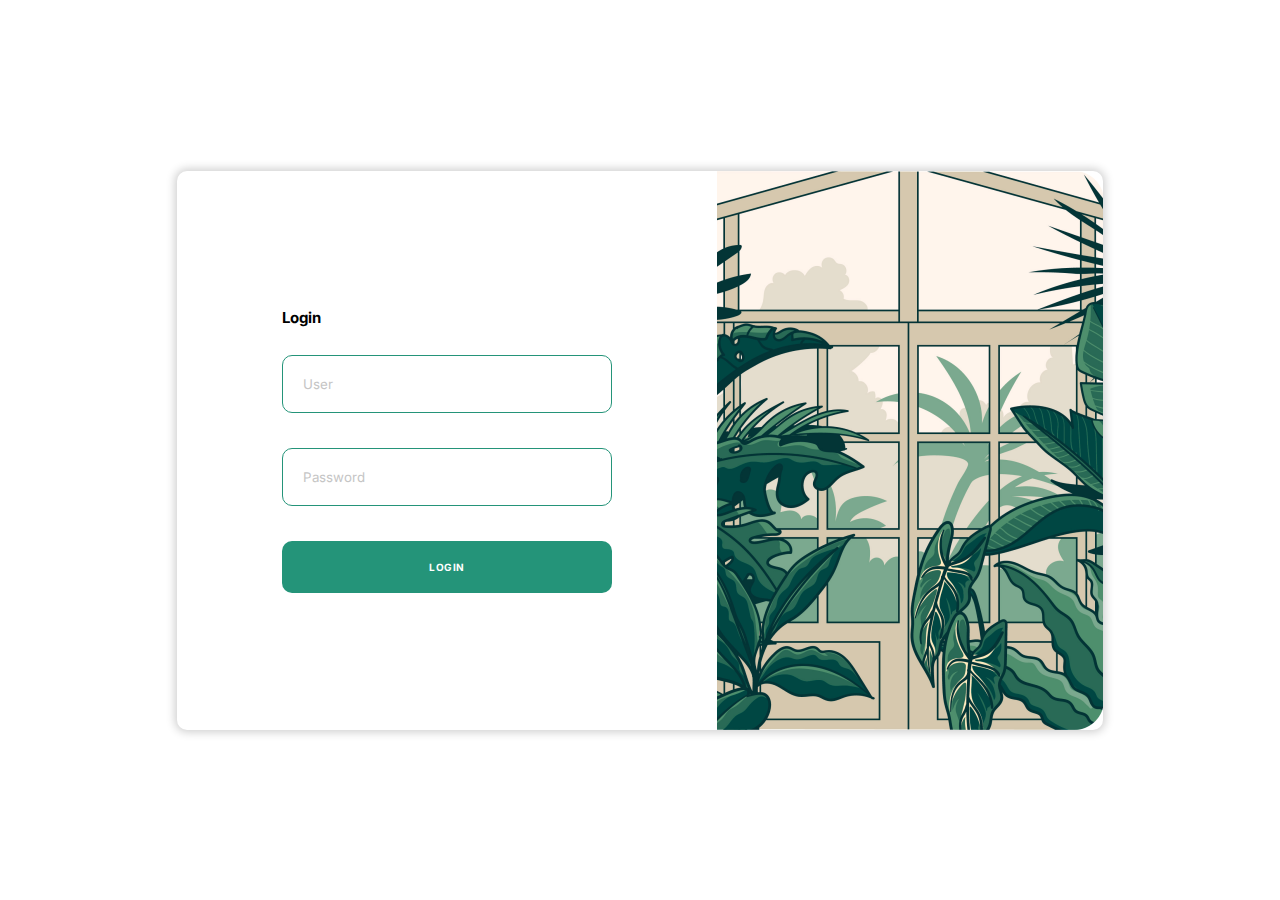
==== index.html @ d72aaa62 "Add files via upload" ====
<!DOCTYPE html>
<html lang="en">

<head>
    <meta charset="UTF-8">
    <meta name="viewport" content="width=device-width, initial-scale=1.0">
    <link rel="stylesheet" href="./css/style.css">
    <link rel="preconnect" href="https://fonts.googleapis.com">
    <link rel="preconnect" href="https://fonts.gstatic.com" crossorigin>
    <link href="https://fonts.googleapis.com/css2?family=Inter:ital,opsz,wght@0,14..32,100..900;1,14..32,100..900&display=swap" rel="stylesheet">
    <title>Login</title>
</head>

<body>

    <main>
        <div class="login">
            <div class="conteudo-login">
                <h2>Login</h2>
                <form action="" class="conteudo-login--form">
                    <input type="text" placeholder="User" class="input-usuario" required>
                    <input type="password" placeholder="Password" class="input-pswd" required>
                    <a href="./estoque.html" class="form-btn">Login</a>
                </form>
            </div>
            <div class="conteudo-img">
                <img src="./img/img-login.png" alt="Login" class="img-login" height="559px">
            </div>
        </div>
    </main>

</body>

</html>
---- css/style.css ----
@import url("../css/login.css");

html{
  font-size: 62.5%;
}

* {
  margin: 0;
  padding: 0;
  box-sizing: border-box;
  text-decoration: none;
  list-style: none;
  font-family: "inter", sans-serif;
}

main {
  display: flex;
  align-items: center;
  height: 100vh;
}

.login {
  background-color: #ffffff;
  width: 926px;
  height: 559px;
  margin: 0 auto;
  display: flex;
  align-items: center;
  justify-content: space-between;
  box-shadow: 0px 0px 10px 2px rgba(0, 0, 0, 0.2);
  border-radius: 10px;
}

.img-login {
  display: block;
  width: 100%;
  object-fit: cover;
}

@media (max-width: 800px) {
  .img-login {
    display: none;
  }
  main {
    align-items: normal;
  }
}
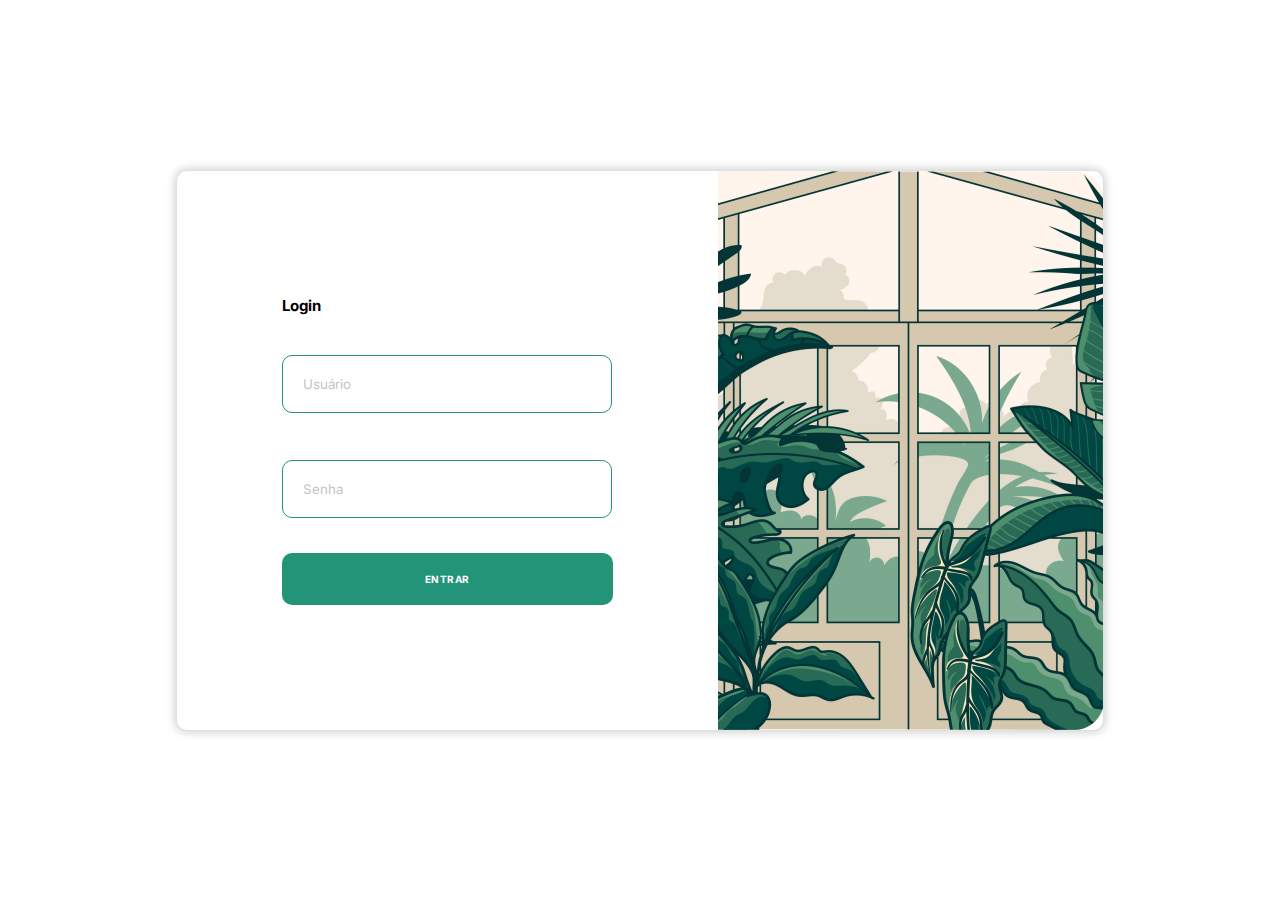
==== commit 2ddc3203: "Update index.html" ====
--- a/index.html
+++ b/index.html
@@ -7,7 +7,10 @@
     <link rel="stylesheet" href="./css/style.css">
     <link rel="preconnect" href="https://fonts.googleapis.com">
     <link rel="preconnect" href="https://fonts.gstatic.com" crossorigin>
-    <link href="https://fonts.googleapis.com/css2?family=Inter:ital,opsz,wght@0,14..32,100..900;1,14..32,100..900&display=swap" rel="stylesheet">
+    <link
+        href="https://fonts.googleapis.com/css2?family=Inter:ital,opsz,wght@0,14..32,100..900;1,14..32,100..900&display=swap"
+        rel="stylesheet">
+    <link rel="shortcut icon" href="./icones/favicon.ico" type="image/x-icon">
     <title>Login</title>
 </head>
 
@@ -16,11 +19,19 @@
     <main>
         <div class="login">
             <div class="conteudo-login">
-                <h2>Login</h2>
+                <div class="teste-login">
+                    <h2>Login</h2>
+                </div>
                 <form action="" class="conteudo-login--form">
-                    <input type="text" placeholder="User" class="input-usuario" required>
-                    <input type="password" placeholder="Password" class="input-pswd" required>
-                    <a href="./estoque.html" class="form-btn">Login</a>
+                    <div class="login-usuario">
+                        <img src="./icones/user.svg" alt="">
+                        <input type="text" placeholder="Usuário" class="input-usuario" required>
+                    </div>
+                    <div class="login-senha">
+                        <img src="./icones/pswrd.svg" alt="">
+                        <input type="password" placeholder="Senha" class="input-pswd" required>
+                    </div>
+                    <a href="./estoque.html" class="form-btn">Entrar</a>
                 </form>
             </div>
             <div class="conteudo-img">
@@ -31,4 +42,4 @@
 
 </body>
 
-</html>+</html>
